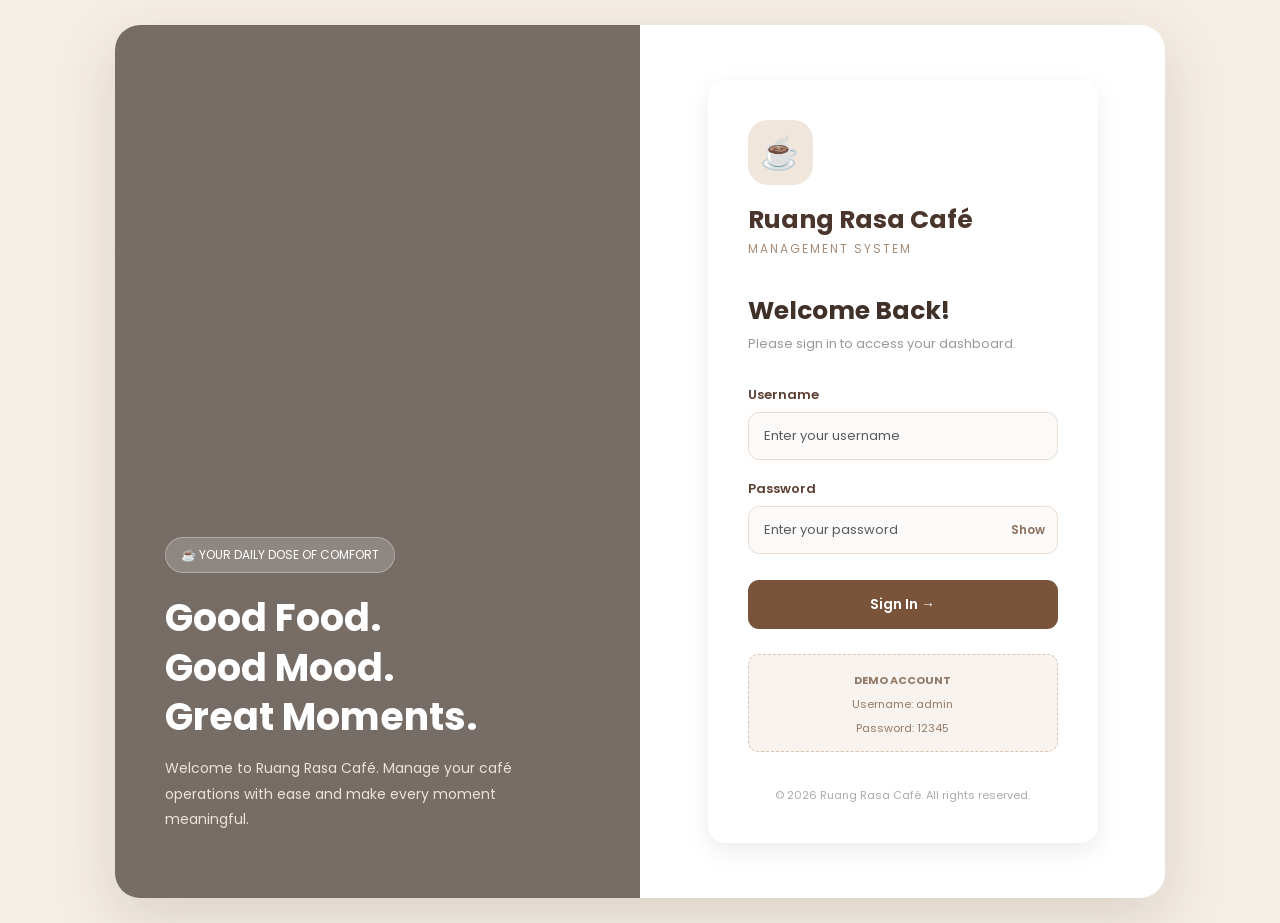
==== index.html @ 077ad56d "Initial commit" ====
<!DOCTYPE html>
<html lang="en">
<head>
    <meta charset="UTF-8">
    <meta name="viewport" content="width=device-width, initial-scale=1.0">

    <title>Ruang Rasa Café | Login</title>

    <link href="https://fonts.googleapis.com/css2?family=Poppins:wght@400;500;600;700;800&display=swap" rel="stylesheet">

    <link href="https://cdn.jsdelivr.net/npm/bootstrap@5.3.3/dist/css/bootstrap.min.css" rel="stylesheet">

    <link rel="stylesheet" href="css/style.css">

    <style>
        * {
            box-sizing: border-box;
        }

        body.login-page {
            margin: 0;
            min-height: 100vh;
            font-family: 'Poppins', sans-serif;
            background: #f5eee6;
            display: flex;
            align-items: center;
            justify-content: center;
            padding: 25px;
        }

        .login-wrapper {
            width: 100%;
            max-width: 1050px;
            min-height: 620px;
            display: grid;
            grid-template-columns: 1fr 1fr;
            background: white;
            border-radius: 25px;
            overflow: hidden;
            box-shadow: 0 20px 60px rgba(70, 45, 28, 0.15);
        }

        /* LEFT PANEL */

        .login-banner {
            position: relative;
            background:
                linear-gradient(rgba(45, 30, 20, 0.65), rgba(45, 30, 20, 0.65)),
                url("https://images.unsplash.com/photo-1442512595331-e89e73853f31?w=1200")
                center/cover;
            display: flex;
            align-items: flex-end;
            padding: 50px;
            color: white;
        }

        .banner-content {
            position: relative;
            z-index: 1;
        }

        .banner-label {
            display: inline-block;
            background: rgba(255,255,255,0.18);
            border: 1px solid rgba(255,255,255,0.3);
            padding: 8px 15px;
            border-radius: 30px;
            font-size: 12px;
            margin-bottom: 20px;
        }

        .banner-content h1 {
            font-size: 38px;
            font-weight: 700;
            line-height: 1.3;
            margin-bottom: 15px;
        }

        .banner-content p {
            color: #eee1d5;
            font-size: 14px;
            line-height: 1.8;
            max-width: 370px;
        }

        /* RIGHT PANEL */

        .login-panel {
            display: flex;
            align-items: center;
            justify-content: center;
            padding: 55px 45px;
        }

        .login-card {
            width: 100%;
            max-width: 390px;
        }

        .cafe-icon {
            width: 65px;
            height: 65px;
            background: #f1e6db;
            border-radius: 20px;
            display: flex;
            align-items: center;
            justify-content: center;
            font-size: 32px;
            margin-bottom: 20px;
        }

        .brand-name {
            color: #5c4033;
            font-size: 25px;
            font-weight: 800;
            margin-bottom: 5px;
        }

        .brand-subtitle {
            color: #a58c79;
            font-size: 12px;
            letter-spacing: 2px;
            text-transform: uppercase;
        }

        .welcome-title {
            color: #3f3028;
            font-weight: 700;
            font-size: 25px;
            margin-top: 38px;
        }

        .welcome-text {
            color: #999;
            font-size: 13px;
            margin-bottom: 28px;
        }

        .form-label {
            color: #5c4033;
            font-size: 13px;
            font-weight: 600;
        }

        .form-control {
            border: 1px solid #e9dfd5;
            border-radius: 11px;
            padding: 13px 15px;
            font-size: 13px;
            background: #fcfaf8;
        }

        .form-control:focus {
            border-color: #9b7658;
            box-shadow: 0 0 0 3px rgba(155, 118, 88, 0.12);
            background: white;
        }

        .password-wrapper {
            position: relative;
        }

        .password-wrapper .form-control {
            padding-right: 65px;
        }

        .toggle-password {
            position: absolute;
            right: 13px;
            top: 50%;
            transform: translateY(-50%);
            border: none;
            background: transparent;
            color: #8b705d;
            font-size: 12px;
            font-weight: 600;
            cursor: pointer;
        }

        .login-btn {
            background: #79543a;
            color: white;
            border: none;
            border-radius: 11px;
            padding: 14px;
            font-size: 14px;
            font-weight: 600;
            margin-top: 10px;
            transition: 0.3s;
        }

        .login-btn:hover {
            background: #5c4033;
            color: white;
            transform: translateY(-2px);
            box-shadow: 0 7px 18px rgba(92, 64, 51, 0.2);
        }

        .login-btn:disabled {
            background: #a58c79;
            cursor: not-allowed;
        }

        .error-message {
            color: #d9534f;
            background: #fff0ef;
            border-radius: 8px;
            padding: 9px 12px;
            font-size: 12px;
            display: none;
            margin-bottom: 12px;
        }

        .demo-box {
            background: #f8f3ee;
            border: 1px dashed #d8c4b2;
            border-radius: 10px;
            padding: 12px;
            margin-top: 25px;
            text-align: center;
        }

        .demo-box small {
            color: #947a66;
            font-size: 11px;
        }

        .login-footer {
            color: #aaa;
            font-size: 11px;
            margin-top: 35px;
            text-align: center;
        }

        @media (max-width: 768px) {

            .login-wrapper {
                grid-template-columns: 1fr;
                max-width: 450px;
            }

            .login-banner {
                min-height: 230px;
                padding: 30px;
            }

            .banner-content h1 {
                font-size: 27px;
            }

            .login-panel {
                padding: 40px 28px;
            }

            .welcome-title {
                margin-top: 25px;
            }
        }

        @media (max-width: 400px) {
            body.login-page {
                padding: 12px;
            }

            .login-panel {
                padding: 35px 20px;
            }
        }
    </style>
</head>

<body class="login-page">

    <div class="login-wrapper">

        <!-- LEFT BANNER -->
        <div class="login-banner">

            <div class="banner-content">

                <span class="banner-label">
                    ☕ YOUR DAILY DOSE OF COMFORT
                </span>

                <h1>
                    Good Food.<br>
                    Good Mood.<br>
                    Great Moments.
                </h1>

                <p>
                    Welcome to Ruang Rasa Café.
                    Manage your café operations with ease
                    and make every moment meaningful.
                </p>

            </div>

        </div>


        <!-- RIGHT LOGIN PANEL -->
        <div class="login-panel">

            <div class="login-card">

                <div class="cafe-icon">☕</div>

                <h2 class="brand-name">Ruang Rasa Café</h2>

                <p class="brand-subtitle">
                    Management System
                </p>


                <h3 class="welcome-title">Welcome Back!</h3>

                <p class="welcome-text">
                    Please sign in to access your dashboard.
                </p>


                <!-- LOGIN FORM -->
                <form id="loginForm">

                    <div class="mb-3">

                        <label for="username" class="form-label">
                            Username
                        </label>

                        <input
                            type="text"
                            id="username"
                            class="form-control"
                            placeholder="Enter your username"
                            autocomplete="username"
                            required
                        >

                    </div>


                    <div class="mb-3">

                        <label for="password" class="form-label">
                            Password
                        </label>

                        <div class="password-wrapper">

                            <input
                                type="password"
                                id="password"
                                class="form-control"
                                placeholder="Enter your password"
                                autocomplete="current-password"
                                required
                            >

                            <button
                                type="button"
                                class="toggle-password"
                                id="togglePassword"
                            >
                                Show
                            </button>

                        </div>

                    </div>


                    <p id="errorMessage" class="error-message">
                        Invalid username or password.
                    </p>


                    <button
                        type="submit"
                        class="btn login-btn w-100"
                        id="loginButton"
                    >
                        Sign In →
                    </button>

                </form>


                <!-- DEMO LOGIN -->
                <div class="demo-box">

                    <small>
                        <strong>DEMO ACCOUNT</strong><br>
                        Username: admin<br>
                        Password: 12345
                    </small>

                </div>


                <div class="login-footer">
                    © 2026 Ruang Rasa Café. All rights reserved.
                </div>

            </div>

        </div>

    </div>


    <!-- MAIN JAVASCRIPT -->
    <script src="js/script.js"></script>


    <!-- SHOW / HIDE PASSWORD -->
    <script>

        const passwordInput = document.getElementById("password");

        const togglePassword = document.getElementById("togglePassword");

        togglePassword.addEventListener("click", function() {

            if (passwordInput.type === "password") {

                passwordInput.type = "text";

                togglePassword.textContent = "Hide";

            } else {

                passwordInput.type = "password";

                togglePassword.textContent = "Show";

            }

        });

    </script>

</body>
</html>
---- css/style.css ----
* {
    margin: 0;
    padding: 0;
    box-sizing: border-box;
}

body {
    font-family: 'Poppins', sans-serif;
    background-color: #F5EFE6;
}

/* Login Page */
.login-page {
    min-height: 100vh;
    display: flex;
    justify-content: center;
    align-items: center;
    padding: 20px;
}

.login-container {
    width: 100%;
    max-width: 430px;
}

.login-card {
    background-color: #FFFFFF;
    padding: 40px;
    border-radius: 18px;
    box-shadow: 0 8px 25px rgba(0, 0, 0, 0.08);
}

.cafe-icon {
    font-size: 45px;
    margin-bottom: 10px;
}

.login-card h2 {
    color: #49352B;
    font-weight: 700;
}

.login-card h4 {
    color: #49352B;
    font-weight: 600;
}

.form-label {
    color: #49352B;
    font-weight: 500;
}

.form-control {
    padding: 12px;
    border-radius: 8px;
}

.form-control:focus {
    border-color: #B68B68;
    box-shadow: 0 0 0 0.2rem rgba(182, 139, 104, 0.2);
}

.login-btn {
    background-color: #49352B;
    color: white;
    padding: 12px;
    border-radius: 8px;
    font-weight: 600;
}

.login-btn:hover {
    background-color: #B68B68;
    color: white;
}

.error-message {
    color: #DC3545;
    font-size: 13px;
    margin-bottom: 10px;
}

/* DASHBOARD */

.dashboard-page {
    background-color: #F5EFE6;
    display: flex;
    min-height: 100vh;
}

/* Sidebar */
.sidebar {
    width: 250px;
    background-color: #49352B;
    color: white;
    padding: 30px 20px;
    min-height: 100vh;
    position: fixed;
}

.sidebar h3 {
    font-weight: 700;
    font-size: 23px;
}

.sidebar-subtitle {
    color: #D9C5B4;
    font-size: 12px;
    margin-bottom: 35px;
}

.sidebar a {
    display: block;
    color: #F5EFE6;
    text-decoration: none;
    padding: 13px;
    border-radius: 8px;
    margin-bottom: 10px;
}

.sidebar a:hover,
.sidebar a.active {
    background-color: #B68B68;
    color: white;
}

.sidebar .logout-link {
    margin-top: 50px;
}

/* Main Content */
.main-content {
    margin-left: 250px;
    padding: 35px;
    width: calc(100% - 250px);
}

.top-header {
    display: flex;
    justify-content: space-between;
    align-items: center;
    margin-bottom: 35px;
}

.top-header h2 {
    color: #49352B;
    font-weight: 700;
}

.top-header p {
    color: #888;
}

.admin-profile {
    background: white;
    padding: 10px 18px;
    border-radius: 10px;
}

/* Summary Cards */
.section-heading {
    color: #49352B;
    margin-bottom: 20px;
}

.summary-card {
    background: white;
    padding: 22px;
    border-radius: 14px;
    box-shadow: 0 4px 12px rgba(0,0,0,0.04);
    height: 100%;
}

.summary-card p {
    color: #777;
    margin-bottom: 10px;
}

.summary-card h3 {
    color: #49352B;
    font-weight: 700;
}

.summary-card span {
    color: #B68B68;
    font-size: 12px;
}

/* Chart and Table */
.chart-container,
.recent-orders {
    background: white;
    padding: 25px;
    border-radius: 14px;
}

.chart-container h4,
.recent-orders h4 {
    color: #49352B;
    font-weight: 600;
    margin-bottom: 20px;
}

.status-completed {
    color: #198754;
    background: #D1E7DD;
    padding: 5px 10px;
    border-radius: 20px;
    font-size: 12px;
}

.status-pending {
    color: #997404;
    background: #FFF3CD;
    padding: 5px 10px;
    border-radius: 20px;
    font-size: 12px;
}

footer {
    text-align: center;
    color: #888;
    font-size: 12px;
    margin-top: 40px;
}

/* Responsive Design */
@media (max-width: 768px) {
    .sidebar {
        width: 100%;
        min-height: auto;
        position: relative;
    }

    .dashboard-page {
        display: block;
    }

    .main-content {
        margin-left: 0;
        width: 100%;
        padding: 20px;
    }

    .top-header {
        align-items: flex-start;
        gap: 10px;
    }
}

/* MENU MANAGEMENT */

.menu-summary {
    display: flex;
    gap: 20px;
    flex-wrap: wrap;
}

.menu-summary > div {
    background: white;
    padding: 20px 25px;
    border-radius: 12px;
    min-width: 200px;
    flex: 1;
    box-shadow: 0 4px 12px rgba(0,0,0,0.04);
}

.menu-summary p {
    color: #777;
    margin-bottom: 8px;
}

.menu-summary h3 {
    color: #49352B;
    font-weight: 700;
}

.menu-section {
    background: white;
    padding: 25px;
    border-radius: 14px;
    box-shadow: 0 4px 12px rgba(0,0,0,0.04);
}

.menu-section h4 {
    color: #49352B;
    font-weight: 600;
    margin-bottom: 20px;
}

.add-menu-btn {
    background: #49352B;
    color: white;
    padding: 11px;
    font-weight: 600;
}

.add-menu-btn:hover {
    background: #B68B68;
    color: white;
}

.menu-heading {
    display: flex;
    justify-content: space-between;
    align-items: center;
    gap: 15px;
    margin-bottom: 15px;
}

.search-box {
    max-width: 250px;
}

.table thead th {
    background: #F5EFE6;
    color: #49352B;
    white-space: nowrap;
}

.edit-btn {
    background: #B68B68;
    color: white;
    border: none;
    padding: 6px 12px;
    border-radius: 6px;
}

.delete-btn {
    background: #DC3545;
    color: white;
    border: none;
    padding: 6px 12px;
    border-radius: 6px;
}

.edit-btn:hover,
.delete-btn:hover {
    opacity: 0.8;
}

@media (max-width: 768px) {
    .menu-heading {
        align-items: flex-start;
        flex-direction: column;
    }

    .search-box {
        max-width: 100%;
    }

    .menu-section {
        padding: 18px;
    }
}
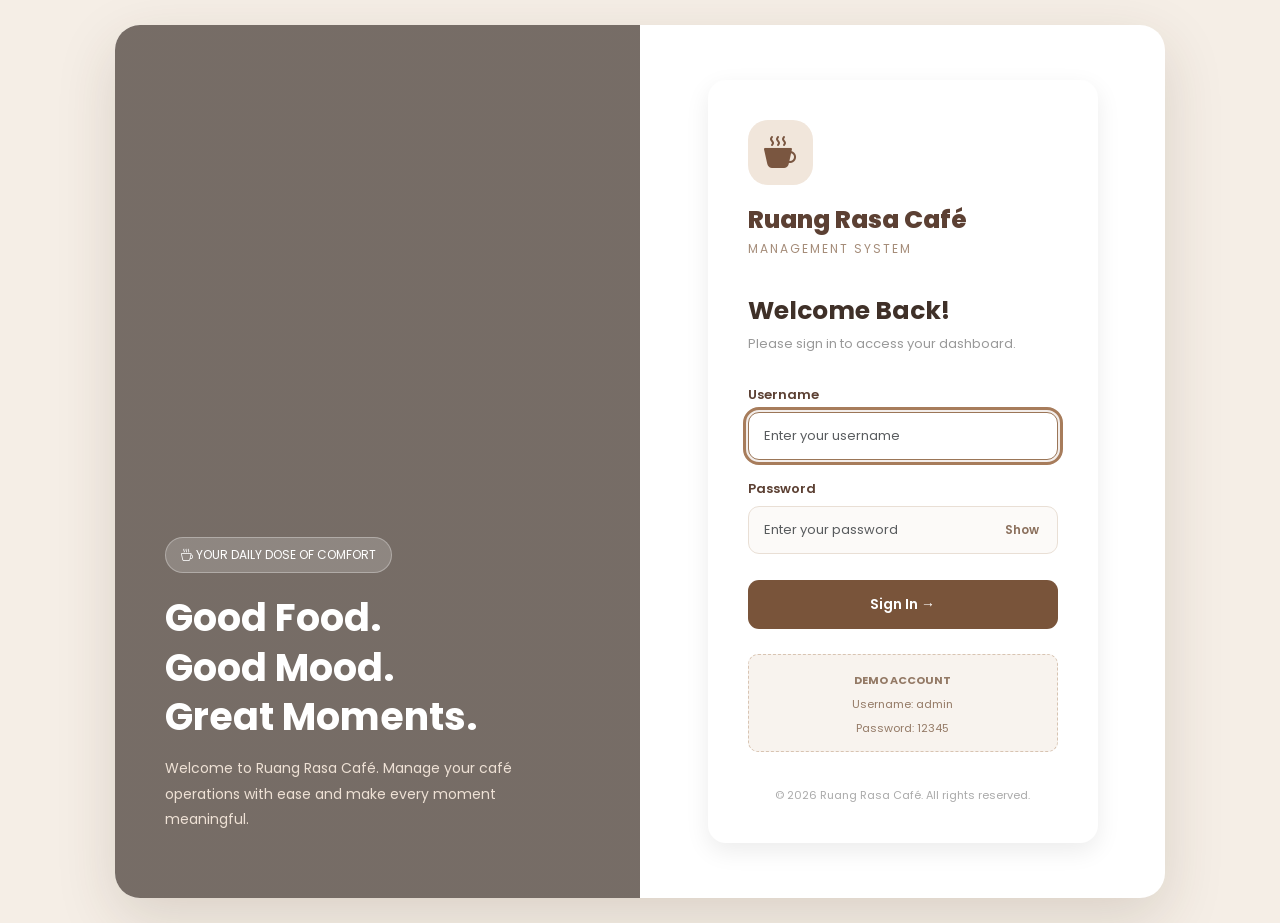
==== commit 68f12ddb: "update website UI" ====
--- a/index.html
+++ b/index.html
@@ -10,8 +10,12 @@
     <link href="https://fonts.googleapis.com/css2?family=Poppins:wght@400;500;600;700;800&display=swap" rel="stylesheet">
 
     <link href="https://cdn.jsdelivr.net/npm/bootstrap@5.3.3/dist/css/bootstrap.min.css" rel="stylesheet">
+    <link href="https://cdn.jsdelivr.net/npm/bootstrap-icons@1.11.3/font/bootstrap-icons.min.css" rel="stylesheet">
 
     <link rel="stylesheet" href="css/style.css">
+
+    <!-- Login session (redirects to dashboard if already logged in) -->
+    <script src="js/auth.js"></script>
 
     <style>
         * {
@@ -212,6 +216,15 @@
             margin-bottom: 12px;
         }
 
+        .error-message.shake {
+            animation: shake .35s ease;
+        }
+
+        @keyframes shake {
+            20%, 60% { transform: translateX(-6px); }
+            40%, 80% { transform: translateX(6px); }
+        }
+
         .demo-box {
             background: #f8f3ee;
             border: 1px dashed #d8c4b2;
@@ -280,7 +293,7 @@
             <div class="banner-content">
 
                 <span class="banner-label">
-                    ☕ YOUR DAILY DOSE OF COMFORT
+                    <i class="bi bi-cup-hot" aria-hidden="true"></i> YOUR DAILY DOSE OF COMFORT
                 </span>
 
                 <h1>
@@ -305,7 +318,7 @@
 
             <div class="login-card">
 
-                <div class="cafe-icon">☕</div>
+                <div class="cafe-icon"><i class="bi bi-cup-hot-fill" aria-hidden="true"></i></div>
 
                 <h2 class="brand-name">Ruang Rasa Café</h2>
 
@@ -411,8 +424,9 @@
     </div>
 
 
-    <!-- MAIN JAVASCRIPT -->
-    <script src="js/script.js"></script>
+    <!-- APP SCRIPTS -->
+    <script src="js/ui.js"></script>
+    <script src="js/login.js"></script>
 
 
     <!-- SHOW / HIDE PASSWORD -->
--- a/css/style.css
+++ b/css/style.css
@@ -1,34 +1,83 @@
+/* ======================================
+   RUANG RASA CAFE - SHARED STYLES
+   Every page loads this file. Page-specific
+   styles stay inside each page's <style>.
+   ====================================== */
+
+
+/* ======================================
+   1. DESIGN TOKENS (change colours here)
+   ====================================== */
+
+:root {
+    --brown-900: #49372d;   /* sidebar, headings */
+    --brown-700: #7a5640;   /* primary buttons */
+    --brown-500: #a77c5b;   /* active link, accents */
+    --brown-200: #eadfd5;   /* borders */
+    --cream-100: #f3e9df;   /* icon tiles, chips */
+    --cream-50:  #f8f5f0;   /* page background */
+    --white:     #ffffff;
+
+    --text:       #44372e;
+    --text-muted: #75665b;   /* 5.6:1 contrast on white (WCAG AA) */
+    --heading:    #49372d;   /* headings and strong text */
+    --accent-text: #7a5640;  /* brown text on light chips */
+
+    --pending-bg:   #fff0d6;  --pending-fg:   #a46b16;
+    --preparing-bg: #e7edff;  --preparing-fg: #4864ad;
+    --completed-bg: #e2f4e8;  --completed-fg: #378052;
+    --danger:       #c8504f;
+
+    --radius:    16px;
+    --radius-sm: 10px;
+    --shadow:    0 4px 18px rgba(70, 45, 30, .06);
+    --shadow-lg: 0 10px 30px rgba(70, 45, 30, .14);
+    --sidebar-width: 245px;
+}
+
+
+/* ======================================
+   2. BASE
+   ====================================== */
 
 * {
+    box-sizing: border-box;
+}
+
+body {
     margin: 0;
-    padding: 0;
-    box-sizing: border-box;
-}
-
-body {
     font-family: 'Poppins', sans-serif;
-    background-color: #F5EFE6;
-}
-
-/* Login Page */
-.login-page {
-    min-height: 100vh;
-    display: flex;
-    justify-content: center;
-    align-items: center;
-    padding: 20px;
-}
-
-.login-container {
-    width: 100%;
-    max-width: 430px;
-}
+    background: var(--cream-50);
+    color: var(--text);
+}
+
+.form-label {
+    color: var(--heading);
+    font-weight: 500;
+}
+
+.form-control,
+.form-select {
+    border-radius: var(--radius-sm);
+    border-color: #e5ddd5;
+}
+
+.form-control:focus,
+.form-select:focus {
+    border-color: var(--brown-500);
+    box-shadow: 0 0 0 .2rem rgba(167, 124, 91, .18);
+}
+
+
+/* ======================================
+   3. LOGIN PAGE
+   ====================================== */
 
 .login-card {
-    background-color: #FFFFFF;
+    background: var(--white);
     padding: 40px;
     border-radius: 18px;
-    box-shadow: 0 8px 25px rgba(0, 0, 0, 0.08);
+    box-shadow: 0 8px 25px rgba(0, 0, 0, .08);
 }
 
 .cafe-icon {
@@ -36,33 +85,8 @@
     margin-bottom: 10px;
 }
 
-.login-card h2 {
-    color: #49352B;
-    font-weight: 700;
-}
-
-.login-card h4 {
-    color: #49352B;
-    font-weight: 600;
-}
-
-.form-label {
-    color: #49352B;
-    font-weight: 500;
-}
-
-.form-control {
-    padding: 12px;
-    border-radius: 8px;
-}
-
-.form-control:focus {
-    border-color: #B68B68;
-    box-shadow: 0 0 0 0.2rem rgba(182, 139, 104, 0.2);
-}
-
 .login-btn {
-    background-color: #49352B;
+    background: var(--brown-900);
     color: white;
     padding: 12px;
     border-radius: 8px;
@@ -70,286 +94,1123 @@
 }
 
 .login-btn:hover {
-    background-color: #B68B68;
+    background: var(--brown-500);
     color: white;
 }
 
 .error-message {
-    color: #DC3545;
+    color: #dc3545;
     font-size: 13px;
     margin-bottom: 10px;
 }
 
-/* DASHBOARD */
-
-.dashboard-page {
-    background-color: #F5EFE6;
+
+/* ======================================
+   4. APP SHELL: LAYOUT + SIDEBAR
+   ====================================== */
+
+.layout {
     display: flex;
     min-height: 100vh;
 }
 
-/* Sidebar */
 .sidebar {
-    width: 250px;
-    background-color: #49352B;
-    color: white;
-    padding: 30px 20px;
-    min-height: 100vh;
+    width: var(--sidebar-width);
+    flex-shrink: 0;
+    background: var(--brown-900);
+    color: white;
+    padding: 28px 18px;
+    position: sticky;
+    top: 0;
+    height: 100vh;
+    overflow-y: auto;
+}
+
+.sidebar .brand {
+    font-size: 23px;
+    font-weight: 800;
+    margin-bottom: 3px;
+}
+
+.sidebar .brand-subtitle {
+    color: #d6c4b5;
+    font-size: 11px;
+    margin-bottom: 30px;
+}
+
+.sidebar .nav-label {
+    color: #bda99a;
+    font-size: 11px;
+    letter-spacing: 1.5px;
+    margin: 20px 12px 12px;
+}
+
+.sidebar a {
+    display: flex;
+    align-items: center;
+    gap: 10px;
+    text-decoration: none;
+    color: #e8ddd5;
+    padding: 12px 14px;
+    margin-bottom: 6px;
+    border-radius: var(--radius-sm);
+    font-size: 13px;
+    transition: background .2s, color .2s;
+}
+
+.sidebar a:hover {
+    background: rgba(255, 255, 255, .08);
+    color: white;
+}
+
+.sidebar a.active {
+    background: var(--brown-500);
+    color: white;
+    font-weight: 600;
+}
+
+/* Logged-in user card (above Logout) */
+.sidebar-user {
+    display: flex;
+    align-items: center;
+    gap: 10px;
+    padding: 10px 12px;
+    margin-bottom: 6px;
+    border-radius: var(--radius-sm);
+    background: rgba(255, 255, 255, .06);
+}
+
+.sidebar-avatar {
+    width: 34px;
+    height: 34px;
+    flex-shrink: 0;
+    border-radius: 50%;
+    background: var(--brown-500);
+    color: white;
+    font-weight: 700;
+    font-size: 14px;
+    display: flex;
+    align-items: center;
+    justify-content: center;
+}
+
+.sidebar-user strong {
+    display: block;
+    font-size: 13px;
+    line-height: 1.2;
+}
+
+.sidebar-user small {
+    color: #bda99a;
+    font-size: 11px;
+}
+
+.main-content {
+    flex: 1;
+    min-width: 0;
+    padding: 30px;
+}
+
+
+/* ======================================
+   5. SHARED PAGE PIECES
+   ====================================== */
+
+.page-header {
+    display: flex;
+    justify-content: space-between;
+    align-items: center;
+    flex-wrap: wrap;
+    gap: 15px;
+    margin-bottom: 25px;
+}
+
+.page-header h2 {
+    font-size: 24px;
+    font-weight: 700;
+    color: var(--heading);
+    margin: 0;
+}
+
+.page-header p {
+    color: var(--text-muted);
+    font-size: 13px;
+    margin: 4px 0 0;
+}
+
+.card-box {
+    background: var(--white);
+    border-radius: var(--radius);
+    padding: 22px;
+    box-shadow: var(--shadow);
+}
+
+/* Primary brand button, used on every page */
+.btn-brand,
+.btn-brown,
+.btn-add,
+.custom-btn {
+    background: var(--brown-700);
+    color: white;
+    border: none;
+    border-radius: var(--radius-sm);
+    padding: 10px 18px;
+    font-weight: 600;
+    transition: background .2s, transform .1s;
+}
+
+.btn-brand:hover,
+.btn-brown:hover,
+.btn-add:hover,
+.custom-btn:hover {
+    background: var(--brown-900);
+    color: white;
+}
+
+.btn-brand:active {
+    transform: scale(.98);
+}
+
+.btn-brand:disabled {
+    background: #cbbdb1;
+    color: white;
+    cursor: not-allowed;
+}
+
+/* Status badges (Pending / Preparing / Completed) */
+.status-badge {
+    display: inline-block;
+    padding: 5px 12px;
+    border-radius: 20px;
+    font-size: 11px;
+    font-weight: 600;
+}
+
+.status-pending,
+.status-badge.pending     { background: var(--pending-bg);   color: var(--pending-fg); }
+.status-preparing,
+.status-badge.preparing   { background: var(--preparing-bg); color: var(--preparing-fg); }
+.status-completed,
+.status-badge.completed   { background: var(--completed-bg); color: var(--completed-fg); }
+
+/* Empty state */
+.empty-state {
+    text-align: center;
+    color: var(--text-muted);
+    padding: 30px 15px;
+}
+
+.empty-state .empty-icon {
+    font-size: 34px;
+    display: block;
+    margin-bottom: 8px;
+}
+
+.empty-state p {
+    margin: 0;
+    font-size: 13px;
+}
+
+.empty-action {
+    display: inline-block;
+    margin-top: 12px;
+    padding: 7px 14px;
+    border-radius: 20px;
+    background: var(--cream-100);
+    color: var(--accent-text);
+    font-size: 12px;
+    font-weight: 600;
+    text-decoration: none;
+}
+
+.empty-action:hover {
+    background: var(--brown-700);
+    color: white;
+}
+
+.app-footer {
+    text-align: center;
+    color: var(--text-muted);
+    font-size: 11px;
+    margin-top: 30px;
+}
+
+
+/* ======================================
+   6. MODAL DIALOG (replaces alert/confirm/prompt)
+   ====================================== */
+
+.rr-modal-backdrop {
     position: fixed;
-}
-
-.sidebar h3 {
+    inset: 0;
+    background: rgba(40, 28, 20, .45);
+    display: flex;
+    align-items: center;
+    justify-content: center;
+    padding: 16px;
+    z-index: 9999;
+    animation: rrFade .2s ease;
+}
+
+.rr-modal {
+    background: var(--white);
+    border-radius: 18px;
+    width: 100%;
+    max-width: 440px;
+    max-height: calc(100vh - 32px);
+    overflow-y: auto;
+    box-shadow: var(--shadow-lg);
+    animation: rrPop .22s ease;
+}
+
+.rr-modal.wide {
+    max-width: 560px;
+}
+
+.rr-modal-header {
+    padding: 20px 22px 0;
+    display: flex;
+    align-items: flex-start;
+    gap: 14px;
+}
+
+.rr-modal-icon {
+    width: 42px;
+    height: 42px;
+    flex-shrink: 0;
+    border-radius: 12px;
+    display: flex;
+    align-items: center;
+    justify-content: center;
+    font-size: 20px;
+    background: var(--cream-100);
+}
+
+.rr-modal-icon.danger {
+    background: #fbe4e3;
+}
+
+.rr-modal-header h5 {
     font-weight: 700;
-    font-size: 23px;
-}
-
-.sidebar-subtitle {
-    color: #D9C5B4;
+    color: var(--heading);
+    margin: 0 0 4px;
+}
+
+.rr-modal-header p {
+    color: var(--text-muted);
+    font-size: 13px;
+    margin: 0;
+}
+
+.rr-modal-body {
+    padding: 18px 22px 0;
+}
+
+.rr-modal-footer {
+    padding: 20px 22px;
+    display: flex;
+    justify-content: flex-end;
+    gap: 10px;
+}
+
+.btn-ghost {
+    background: transparent;
+    border: 1px solid var(--brown-200);
+    color: var(--text);
+    border-radius: var(--radius-sm);
+    padding: 10px 18px;
+    font-weight: 500;
+}
+
+.btn-ghost:hover {
+    background: var(--cream-50);
+}
+
+.btn-danger-solid {
+    background: var(--danger);
+    color: white;
+    border: none;
+    border-radius: var(--radius-sm);
+    padding: 10px 18px;
+    font-weight: 600;
+}
+
+.btn-danger-solid:hover {
+    background: #a83f3e;
+    color: white;
+}
+
+.image-preview {
+    width: 100%;
+    height: 160px;
+    object-fit: cover;
+    border-radius: 12px;
+    background: var(--cream-100);
+}
+
+@keyframes rrFade { from { opacity: 0; } to { opacity: 1; } }
+@keyframes rrPop  { from { opacity: 0; transform: translateY(12px) scale(.98); } to { opacity: 1; transform: none; } }
+
+
+/* ======================================
+   7. ORDER PAGE: POS (menu grid + cart)
+   ====================================== */
+
+.pos-toolbar {
+    display: flex;
+    gap: 10px;
+    flex-wrap: wrap;
+    align-items: center;
+    margin-bottom: 14px;
+}
+
+.pos-toolbar .form-control {
+    max-width: 260px;
+}
+
+.chip-row {
+    display: flex;
+    gap: 8px;
+    overflow-x: auto;
+    padding-bottom: 4px;
+    margin-bottom: 18px;
+    scrollbar-width: thin;
+}
+
+.chip {
+    flex-shrink: 0;
+    border: 1px solid var(--brown-200);
+    background: var(--white);
+    color: var(--text);
+    border-radius: 20px;
+    padding: 7px 14px;
     font-size: 12px;
-    margin-bottom: 35px;
-}
-
-.sidebar a {
+    font-weight: 500;
+    transition: .2s;
+}
+
+.chip:hover {
+    border-color: var(--brown-500);
+}
+
+.chip.active {
+    background: var(--brown-900);
+    border-color: var(--brown-900);
+    color: white;
+}
+
+.chip .chip-count {
+    opacity: .65;
+    margin-left: 4px;
+}
+
+.pos-grid {
+    display: grid;
+    grid-template-columns: repeat(auto-fill, minmax(150px, 1fr));
+    gap: 14px;
+}
+
+.pos-item {
+    position: relative;
+    background: var(--white);
+    border: 2px solid transparent;
+    border-radius: 14px;
+    overflow: hidden;
+    padding: 0;
+    text-align: left;
+    box-shadow: var(--shadow);
+    transition: transform .15s, box-shadow .15s, border-color .15s;
+    cursor: pointer;
+}
+
+.pos-item:hover {
+    transform: translateY(-3px);
+    box-shadow: var(--shadow-lg);
+}
+
+.pos-item:focus-visible {
+    outline: none;
+    border-color: var(--brown-500);
+}
+
+.pos-item.in-cart {
+    border-color: var(--brown-500);
+}
+
+.pos-item img {
+    width: 100%;
+    height: 105px;
+    object-fit: cover;
     display: block;
-    color: #F5EFE6;
-    text-decoration: none;
-    padding: 13px;
-    border-radius: 8px;
-    margin-bottom: 10px;
-}
-
-.sidebar a:hover,
-.sidebar a.active {
-    background-color: #B68B68;
-    color: white;
-}
-
-.sidebar .logout-link {
-    margin-top: 50px;
-}
-
-/* Main Content */
-.main-content {
-    margin-left: 250px;
-    padding: 35px;
-    width: calc(100% - 250px);
-}
-
-.top-header {
+    background: var(--cream-100);
+}
+
+.pos-item-info {
+    padding: 10px 12px 12px;
+}
+
+.pos-item-name {
+    font-size: 13px;
+    font-weight: 600;
+    color: var(--heading);
+    line-height: 1.3;
+    min-height: 34px;
+}
+
+.pos-item-price {
+    font-size: 13px;
+    font-weight: 700;
+    color: var(--brown-500);
+    margin-top: 4px;
+}
+
+.pos-qty-badge {
+    position: absolute;
+    top: 8px;
+    right: 8px;
+    min-width: 26px;
+    height: 26px;
+    padding: 0 7px;
+    border-radius: 13px;
+    background: var(--brown-900);
+    color: white;
+    font-size: 12px;
+    font-weight: 700;
+    display: flex;
+    align-items: center;
+    justify-content: center;
+    box-shadow: 0 2px 6px rgba(0, 0, 0, .2);
+}
+
+.pos-added {
+    animation: posBump .3s ease;
+}
+
+@keyframes posBump {
+    50% { transform: scale(.96); }
+}
+
+/* Cart panel */
+.cart-panel {
+    position: sticky;
+    top: 20px;
+    display: flex;
+    flex-direction: column;
+    max-height: calc(100vh - 40px);
+}
+
+.cart-panel-header {
     display: flex;
     justify-content: space-between;
     align-items: center;
-    margin-bottom: 35px;
-}
-
-.top-header h2 {
-    color: #49352B;
+    margin-bottom: 14px;
+}
+
+.cart-panel-header h5 {
     font-weight: 700;
-}
-
-.top-header p {
-    color: #888;
-}
-
-.admin-profile {
-    background: white;
-    padding: 10px 18px;
+    margin: 0;
+    color: var(--heading);
+}
+
+.cart-count-pill {
+    background: var(--cream-100);
+    color: var(--accent-text);
+    font-size: 11px;
+    font-weight: 600;
+    padding: 4px 10px;
+    border-radius: 20px;
+}
+
+.cart-list {
+    flex: 1;
+    overflow-y: auto;
+    margin: 14px -6px;
+    padding: 0 6px;
+    min-height: 120px;
+}
+
+.cart-row {
+    display: flex;
+    align-items: center;
+    gap: 10px;
+    padding: 10px 0;
+    border-bottom: 1px dashed var(--brown-200);
+}
+
+.cart-row:last-child {
+    border-bottom: none;
+}
+
+.cart-row img {
+    width: 44px;
+    height: 44px;
     border-radius: 10px;
-}
-
-/* Summary Cards */
-.section-heading {
-    color: #49352B;
-    margin-bottom: 20px;
-}
-
-.summary-card {
-    background: white;
-    padding: 22px;
-    border-radius: 14px;
-    box-shadow: 0 4px 12px rgba(0,0,0,0.04);
-    height: 100%;
-}
-
-.summary-card p {
-    color: #777;
-    margin-bottom: 10px;
-}
-
-.summary-card h3 {
-    color: #49352B;
+    object-fit: cover;
+    flex-shrink: 0;
+    background: var(--cream-100);
+}
+
+.cart-row-info {
+    flex: 1;
+    min-width: 0;
+}
+
+.cart-row-name {
+    font-size: 13px;
+    font-weight: 600;
+    white-space: nowrap;
+    overflow: hidden;
+    text-overflow: ellipsis;
+}
+
+.cart-row-price {
+    font-size: 11px;
+    color: var(--text-muted);
+}
+
+.qty-stepper {
+    display: flex;
+    align-items: center;
+    border: 1px solid var(--brown-200);
+    border-radius: 20px;
+    overflow: hidden;
+}
+
+.qty-stepper button {
+    border: none;
+    background: transparent;
+    width: 28px;
+    height: 28px;
     font-weight: 700;
-}
-
-.summary-card span {
-    color: #B68B68;
+    color: var(--accent-text);
+}
+
+.qty-stepper button:hover {
+    background: var(--cream-100);
+}
+
+.qty-stepper span {
+    min-width: 22px;
+    text-align: center;
+    font-size: 13px;
+    font-weight: 600;
+}
+
+.cart-row-subtotal {
+    font-size: 13px;
+    font-weight: 700;
+    min-width: 62px;
+    text-align: right;
+}
+
+.cart-total-row {
+    display: flex;
+    justify-content: space-between;
+    align-items: baseline;
+    border-top: 2px solid var(--brown-200);
+    padding-top: 14px;
+    margin-bottom: 14px;
+}
+
+.cart-total-row span {
+    color: var(--text-muted);
+    font-size: 13px;
+}
+
+.cart-total {
+    font-size: 24px;
+    font-weight: 800;
+    color: var(--heading);
+}
+
+.link-btn {
+    background: none;
+    border: none;
+    padding: 0;
+    color: var(--text-muted);
     font-size: 12px;
-}
-
-/* Chart and Table */
-.chart-container,
-.recent-orders {
-    background: white;
-    padding: 25px;
-    border-radius: 14px;
-}
-
-.chart-container h4,
-.recent-orders h4 {
-    color: #49352B;
-    font-weight: 600;
-    margin-bottom: 20px;
-}
-
-.status-completed {
-    color: #198754;
-    background: #D1E7DD;
-    padding: 5px 10px;
+    text-decoration: underline;
+}
+
+.link-btn:hover {
+    color: var(--danger);
+}
+
+/* Mobile "view cart" bar */
+.mobile-cart-bar {
+    display: none;
+}
+
+/* Order list */
+.status-select {
+    border: none;
     border-radius: 20px;
     font-size: 12px;
-}
-
-.status-pending {
-    color: #997404;
-    background: #FFF3CD;
-    padding: 5px 10px;
-    border-radius: 20px;
+    font-weight: 600;
+    padding: 6px 30px 6px 12px;
+    min-width: 125px;
+    cursor: pointer;
+}
+
+.status-select.pending   { background-color: var(--pending-bg);   color: var(--pending-fg); }
+.status-select.preparing { background-color: var(--preparing-bg); color: var(--preparing-fg); }
+.status-select.completed { background-color: var(--completed-bg); color: var(--completed-fg); }
+
+
+/* ======================================
+   8. RESPONSIVE
+   ====================================== */
+
+@media (max-width: 991.98px) {
+    .cart-panel {
+        position: static;
+        max-height: none;
+    }
+
+    .cart-list {
+        max-height: none;
+    }
+
+    .mobile-cart-bar {
+        display: flex;
+        position: fixed;
+        left: 16px;
+        right: 16px;
+        bottom: 16px;
+        z-index: 50;
+        justify-content: space-between;
+        align-items: center;
+        background: var(--brown-900);
+        color: white;
+        border: none;
+        border-radius: 14px;
+        padding: 14px 18px;
+        font-weight: 600;
+        box-shadow: var(--shadow-lg);
+    }
+
+    .mobile-cart-bar.hidden {
+        display: none;
+    }
+
+    body.has-cart-bar .main-content {
+        padding-bottom: 90px;
+    }
+}
+
+/* Hidden on desktop; shown on phones below */
+.mobile-topbar,
+.sidebar-overlay {
+    display: none;
+}
+
+@media (max-width: 768px) {
+    .layout {
+        display: block;
+    }
+
+    /* Top bar with the hamburger button */
+    .mobile-topbar {
+        display: flex;
+        align-items: center;
+        gap: 12px;
+        position: sticky;
+        top: 0;
+        z-index: 900;
+        background: var(--brown-900);
+        color: white;
+        padding: 10px 16px;
+        box-shadow: 0 2px 10px rgba(0, 0, 0, .15);
+    }
+
+    .mobile-brand {
+        font-weight: 800;
+        font-size: 18px;
+    }
+
+    .menu-toggle {
+        width: 42px;
+        height: 42px;
+        border: none;
+        border-radius: var(--radius-sm);
+        background: rgba(255, 255, 255, .1);
+        display: flex;
+        flex-direction: column;
+        align-items: center;
+        justify-content: center;
+        gap: 5px;
+    }
+
+    .menu-toggle span {
+        display: block;
+        width: 20px;
+        height: 2px;
+        background: white;
+        border-radius: 2px;
+    }
+
+    /* Sidebar slides in from the left */
+    .sidebar {
+        position: fixed;
+        top: 0;
+        left: 0;
+        z-index: 1000;
+        width: 270px;
+        max-width: 85vw;
+        height: 100vh;
+        transform: translateX(-100%);
+        transition: transform .25s ease;
+        visibility: hidden;
+    }
+
+    .sidebar.open {
+        transform: translateX(0);
+        visibility: visible;
+        box-shadow: 8px 0 30px rgba(0, 0, 0, .3);
+    }
+
+    .sidebar-overlay {
+        display: block;
+        position: fixed;
+        inset: 0;
+        z-index: 950;
+        background: rgba(40, 28, 20, .5);
+        opacity: 0;
+        pointer-events: none;
+        transition: opacity .25s ease;
+    }
+
+    .sidebar-overlay.show {
+        opacity: 1;
+        pointer-events: auto;
+    }
+
+    /* Stop the page scrolling behind the open menu */
+    body.menu-open {
+        overflow: hidden;
+    }
+
+    .main-content {
+        padding: 20px 16px;
+    }
+
+    .page-header h2 {
+        font-size: 20px;
+    }
+
+    .pos-toolbar .form-control {
+        max-width: 100%;
+    }
+
+    .pos-grid {
+        grid-template-columns: repeat(auto-fill, minmax(130px, 1fr));
+        gap: 10px;
+    }
+
+    .rr-modal-footer {
+        flex-direction: column-reverse;
+    }
+
+    .rr-modal-footer button {
+        width: 100%;
+    }
+}
+
+
+/* ======================================
+   9. ACCESSIBILITY
+   ====================================== */
+
+/* "Skip to main content" link: hidden until a keyboard user presses Tab */
+.skip-link {
+    position: absolute;
+    left: 16px;
+    top: -60px;
+    z-index: 2000;
+    background: var(--brown-900);
+    color: white;
+    padding: 10px 16px;
+    border-radius: var(--radius-sm);
+    font-weight: 600;
+    text-decoration: none;
+    transition: top .2s;
+}
+
+.skip-link:focus {
+    top: 12px;
+    color: white;
+}
+
+.main-content:focus {
+    outline: none;
+}
+
+/* Clear focus ring for keyboard users on every clickable element */
+a:focus-visible,
+button:focus-visible,
+.chip:focus-visible,
+.form-control:focus-visible,
+.form-select:focus-visible {
+    outline: 3px solid var(--brown-500);
+    outline-offset: 2px;
+}
+
+.sidebar a:focus-visible,
+.menu-toggle:focus-visible {
+    outline-color: #f3d9c4;
+}
+
+/* Respect "reduce motion" setting in the operating system */
+@media (prefers-reduced-motion: reduce) {
+    *,
+    *::before,
+    *::after {
+        animation-duration: .01ms !important;
+        transition-duration: .01ms !important;
+        scroll-behavior: auto !important;
+    }
+}
+
+
+/* ======================================
+   10. ICONS (Bootstrap Icons)
+   ====================================== */
+
+.bi {
+    line-height: 1;
+}
+
+.sidebar a .bi,
+.sidebar-action .bi {
+    font-size: 16px;
+    width: 18px;
+    text-align: center;
+}
+
+.summary-icon .bi {
+    color: var(--accent-text);
+}
+
+.corner-icon {
+    color: var(--brown-500);
+    font-size: 17px;
+}
+
+.cafe-icon .bi {
+    color: var(--brown-700);
+}
+
+.custom-toast .toast-icon         { color: #4f8a5b; }
+.custom-toast.error .toast-icon   { color: #c8504f; }
+.custom-toast.info .toast-icon    { color: #4f78a8; }
+
+
+/* ======================================
+   11. SIDEBAR ACTION BUTTONS (dark mode, reset)
+   ====================================== */
+
+.sidebar-action {
+    display: flex;
+    align-items: center;
+    gap: 10px;
+    width: 100%;
+    background: transparent;
+    border: none;
+    color: #e8ddd5;
+    padding: 12px 14px;
+    margin-bottom: 6px;
+    border-radius: var(--radius-sm);
+    font-size: 13px;
+    text-align: left;
+    transition: background .2s, color .2s;
+}
+
+.sidebar-action:hover {
+    background: rgba(255, 255, 255, .08);
+    color: white;
+}
+
+.sidebar-action:focus-visible {
+    outline: 3px solid #f3d9c4;
+    outline-offset: 2px;
+}
+
+
+/* ======================================
+   12. DARK MODE
+   Most colours come from the tokens at the top, so dark mode
+   mostly just swaps those values. The rules after that cover
+   colours that pages still hard-code in their own <style>.
+   ====================================== */
+
+:root[data-theme="dark"] {
+    color-scheme: dark;
+
+    --brown-900: #2a201a;   /* sidebar */
+    --brown-700: #9a6f50;   /* buttons */
+    --brown-500: #b98b67;
+    --brown-200: #3e332b;   /* borders */
+    --cream-100: #3a2f27;   /* chips, icon tiles */
+    --cream-50:  #1a1512;   /* page background */
+    --white:     #26201b;   /* cards */
+
+    --text:        #ece2d8;
+    --text-muted:  #b5a596;
+    --heading:     #f5ebe1;
+    --accent-text: #e0b994;
+
+    --pending-bg:   #4a3a1c;  --pending-fg:   #f2c771;
+    --preparing-bg: #263352;  --preparing-fg: #a9bff5;
+    --completed-bg: #1f3d2a;  --completed-fg: #93d6a8;
+
+    --shadow:    0 4px 18px rgba(0, 0, 0, .35);
+    --shadow-lg: 0 10px 30px rgba(0, 0, 0, .5);
+
+    /* Bootstrap's own variables (inputs, tables, text-muted) */
+    --bs-body-bg: var(--cream-50);
+    --bs-body-color: var(--text);
+    --bs-border-color: var(--brown-200);
+    --bs-secondary-color: var(--text-muted);
+    --bs-tertiary-color: var(--text-muted);
+}
+
+/* Cards that pages colour white in their own styles */
+:root[data-theme="dark"] :is(
+    .summary-card, .section-card, .form-card, .report-box,
+    .menu-card, .admin-profile, .empty-menu, .card-box
+) {
+    background: var(--white);
+    border-color: var(--brown-200);
+}
+
+/* Headings and numbers that pages colour dark brown */
+:root[data-theme="dark"] .main-content :is(h1, h2, h3, h4, h5, h6, .page-title, .section-title) {
+    color: var(--heading);
+}
+
+:root[data-theme="dark"] :is(.summary-card h3, .price, .pos-item-price) {
+    color: var(--accent-text);
+}
+
+/* Small icon tiles and category chips */
+:root[data-theme="dark"] :is(.summary-icon, .profile-icon, .category, .category-count) {
+    background: var(--cream-100);
+    color: var(--accent-text);
+}
+
+/* Tables */
+:root[data-theme="dark"] .table {
+    --bs-table-bg: transparent;
+    --bs-table-color: var(--text);
+    --bs-table-hover-bg: rgba(255, 255, 255, .04);
+    --bs-table-hover-color: var(--text);
+    --bs-table-border-color: var(--brown-200);
+}
+
+:root[data-theme="dark"] .table thead th,
+:root[data-theme="dark"] .table th {
+    background: var(--cream-100);
+    color: var(--heading);
+}
+
+:root[data-theme="dark"] .table tbody td {
+    color: var(--text);
+}
+
+/* Inputs on the sales page */
+:root[data-theme="dark"] .filter-control {
+    background: var(--white);
+    color: var(--text);
+    border-color: var(--brown-200);
+}
+
+/* Status pills on the dashboard */
+:root[data-theme="dark"] .status.pending   { background: var(--pending-bg);   color: var(--pending-fg); }
+:root[data-theme="dark"] .status.preparing { background: var(--preparing-bg); color: var(--preparing-fg); }
+:root[data-theme="dark"] .status.completed { background: var(--completed-bg); color: var(--completed-fg); }
+
+/* Toast notifications */
+:root[data-theme="dark"] .custom-toast {
+    background: var(--white);
+    color: var(--text);
+}
+
+/* Grey "outline" buttons (Edit, Receipt) need lighter text */
+:root[data-theme="dark"] .btn-outline-secondary {
+    --bs-btn-color: var(--text);
+    --bs-btn-border-color: var(--brown-200);
+    --bs-btn-hover-bg: var(--cream-100);
+    --bs-btn-hover-color: var(--heading);
+}
+
+/* Active chip and input borders need more contrast on dark cards */
+:root[data-theme="dark"] .chip.active {
+    background: var(--brown-700);
+    border-color: var(--brown-700);
+}
+
+:root[data-theme="dark"] :is(.form-control, .form-select) {
+    border-color: var(--brown-200);
+    background-color: var(--cream-50);
+    color: var(--text);
+}
+
+
+/* ======================================
+   13. CHARTS (donut centre label + legend)
+   ====================================== */
+
+.donut-wrap {
+    position: relative;
+    height: 220px;
+}
+
+.donut-center {
+    position: absolute;
+    inset: 0;
+    display: flex;
+    flex-direction: column;
+    align-items: center;
+    justify-content: center;
+    pointer-events: none;
+}
+
+.donut-center strong {
+    font-size: 30px;
+    font-weight: 800;
+    line-height: 1;
+    color: var(--heading);
+}
+
+.donut-center span {
+    font-size: 11px;
+    color: var(--text-muted);
+    margin-top: 4px;
+}
+
+.donut-legend {
+    display: flex;
+    justify-content: center;
+    flex-wrap: wrap;
+    gap: 8px 16px;
+    margin-top: 16px;
     font-size: 12px;
-}
-
-footer {
-    text-align: center;
-    color: #888;
-    font-size: 12px;
-    margin-top: 40px;
-}
-
-/* Responsive Design */
-@media (max-width: 768px) {
-    .sidebar {
-        width: 100%;
-        min-height: auto;
-        position: relative;
-    }
-
-    .dashboard-page {
-        display: block;
-    }
-
-    .main-content {
-        margin-left: 0;
-        width: 100%;
-        padding: 20px;
-    }
-
-    .top-header {
-        align-items: flex-start;
-        gap: 10px;
-    }
-}
-
-/* MENU MANAGEMENT */
-
-.menu-summary {
-    display: flex;
-    gap: 20px;
-    flex-wrap: wrap;
-}
-
-.menu-summary > div {
-    background: white;
-    padding: 20px 25px;
-    border-radius: 12px;
-    min-width: 200px;
-    flex: 1;
-    box-shadow: 0 4px 12px rgba(0,0,0,0.04);
-}
-
-.menu-summary p {
-    color: #777;
-    margin-bottom: 8px;
-}
-
-.menu-summary h3 {
-    color: #49352B;
-    font-weight: 700;
-}
-
-.menu-section {
-    background: white;
-    padding: 25px;
-    border-radius: 14px;
-    box-shadow: 0 4px 12px rgba(0,0,0,0.04);
-}
-
-.menu-section h4 {
-    color: #49352B;
-    font-weight: 600;
-    margin-bottom: 20px;
-}
-
-.add-menu-btn {
-    background: #49352B;
-    color: white;
-    padding: 11px;
-    font-weight: 600;
-}
-
-.add-menu-btn:hover {
-    background: #B68B68;
-    color: white;
-}
-
-.menu-heading {
-    display: flex;
-    justify-content: space-between;
-    align-items: center;
-    gap: 15px;
-    margin-bottom: 15px;
-}
-
-.search-box {
-    max-width: 250px;
-}
-
-.table thead th {
-    background: #F5EFE6;
-    color: #49352B;
-    white-space: nowrap;
-}
-
-.edit-btn {
-    background: #B68B68;
-    color: white;
-    border: none;
-    padding: 6px 12px;
-    border-radius: 6px;
-}
-
-.delete-btn {
-    background: #DC3545;
-    color: white;
-    border: none;
-    padding: 6px 12px;
-    border-radius: 6px;
-}
-
-.edit-btn:hover,
-.delete-btn:hover {
-    opacity: 0.8;
-}
-
-@media (max-width: 768px) {
-    .menu-heading {
-        align-items: flex-start;
-        flex-direction: column;
-    }
-
-    .search-box {
-        max-width: 100%;
-    }
-
-    .menu-section {
-        padding: 18px;
-    }
-}
+    color: var(--text);
+}
+
+.donut-legend span {
+    display: inline-flex;
+    align-items: center;
+    gap: 6px;
+}
+
+.donut-legend i {
+    width: 10px;
+    height: 10px;
+    border-radius: 50%;
+    display: inline-block;
+}
+
+.donut-legend b {
+    color: var(--heading);
+}
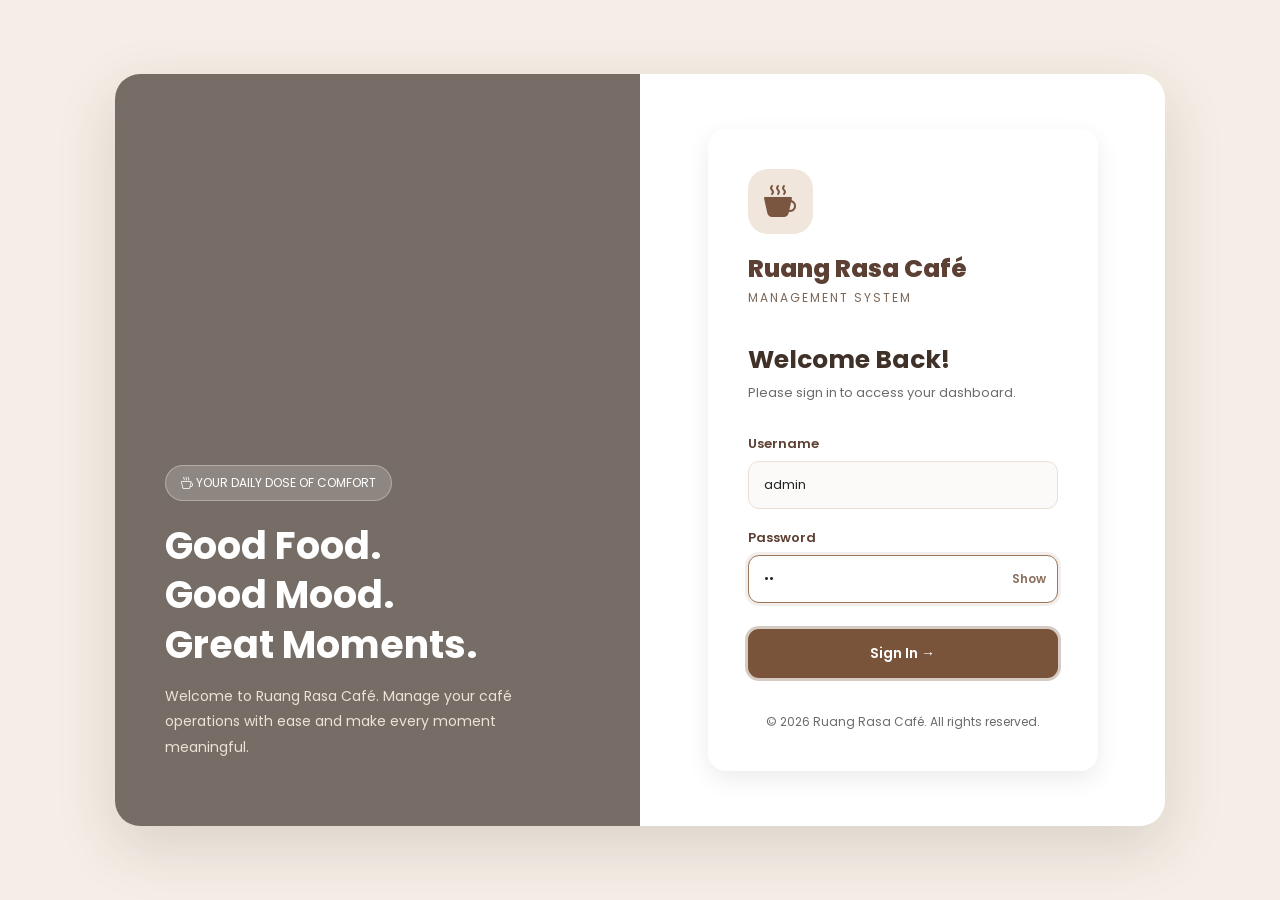
==== commit 496116f3: "update website" ====
--- a/index.html
+++ b/index.html
@@ -122,7 +122,7 @@
         }
 
         .brand-subtitle {
-            color: #a58c79;
+            color: #7d6656;
             font-size: 12px;
             letter-spacing: 2px;
             text-transform: uppercase;
@@ -136,7 +136,7 @@
         }
 
         .welcome-text {
-            color: #999;
+            color: #6b6b6b;
             font-size: 13px;
             margin-bottom: 28px;
         }
@@ -161,6 +161,13 @@
             background: white;
         }
 
+        /* The field the demo auto-fill is typing into */
+        .form-control.is-typing {
+            border-color: #9b7658;
+            box-shadow: 0 0 0 3px rgba(155, 118, 88, 0.12);
+            background: white;
+        }
+
         .password-wrapper {
             position: relative;
         }
@@ -171,9 +178,12 @@
 
         .toggle-password {
             position: absolute;
-            right: 13px;
+            right: 4px;
             top: 50%;
             transform: translateY(-50%);
+            min-width: 48px;
+            min-height: 44px;
+            padding: 0 8px;
             border: none;
             background: transparent;
             color: #8b705d;
@@ -201,6 +211,15 @@
             box-shadow: 0 7px 18px rgba(92, 64, 51, 0.2);
         }
 
+        /* Bootstrap's focus style would clear the background,
+           so keep it brown and add a visible focus ring */
+        .login-btn:focus,
+        .login-btn:focus-visible {
+            background: #79543a;
+            color: white;
+            box-shadow: 0 0 0 3px rgba(121, 84, 58, 0.3);
+        }
+
         .login-btn:disabled {
             background: #a58c79;
             cursor: not-allowed;
@@ -225,23 +244,9 @@
             40%, 80% { transform: translateX(6px); }
         }
 
-        .demo-box {
-            background: #f8f3ee;
-            border: 1px dashed #d8c4b2;
-            border-radius: 10px;
-            padding: 12px;
-            margin-top: 25px;
-            text-align: center;
-        }
-
-        .demo-box small {
-            color: #947a66;
-            font-size: 11px;
-        }
-
         .login-footer {
-            color: #aaa;
-            font-size: 11px;
+            color: #6b6b6b;
+            font-size: 12px;
             margin-top: 35px;
             text-align: center;
         }
@@ -401,17 +406,6 @@
                 </form>
 
 
-                <!-- DEMO LOGIN -->
-                <div class="demo-box">
-
-                    <small>
-                        <strong>DEMO ACCOUNT</strong><br>
-                        Username: admin<br>
-                        Password: 12345
-                    </small>
-
-                </div>
-
 
                 <div class="login-footer">
                     © 2026 Ruang Rasa Café. All rights reserved.
--- a/css/style.css
+++ b/css/style.css
@@ -22,11 +22,13 @@
     --text-muted: #75665b;   /* 5.6:1 contrast on white (WCAG AA) */
     --heading:    #49372d;   /* headings and strong text */
     --accent-text: #7a5640;  /* brown text on light chips */
-
-    --pending-bg:   #fff0d6;  --pending-fg:   #a46b16;
+    --price-text:  #8d6243;  /* prices on white (5.3:1) */
+    --active-bg:   #8f6749;  /* selected nav item, avatar: white text 5:1 */
+
+    --pending-bg:   #fff0d6;  --pending-fg:   #8a5a10;
     --preparing-bg: #e7edff;  --preparing-fg: #4864ad;
-    --completed-bg: #e2f4e8;  --completed-fg: #378052;
-    --danger:       #c8504f;
+    --completed-bg: #e2f4e8;  --completed-fg: #2f6d46;
+    --danger:       #b5403f;
 
     --radius:    16px;
     --radius-sm: 10px;
@@ -134,13 +136,13 @@
 
 .sidebar .brand-subtitle {
     color: #d6c4b5;
-    font-size: 11px;
+    font-size: 12px;
     margin-bottom: 30px;
 }
 
 .sidebar .nav-label {
-    color: #bda99a;
-    font-size: 11px;
+    color: #d9c9bb;
+    font-size: 12px;
     letter-spacing: 1.5px;
     margin: 20px 12px 12px;
 }
@@ -164,7 +166,7 @@
 }
 
 .sidebar a.active {
-    background: var(--brown-500);
+    background: var(--active-bg);
     color: white;
     font-weight: 600;
 }
@@ -185,7 +187,7 @@
     height: 34px;
     flex-shrink: 0;
     border-radius: 50%;
-    background: var(--brown-500);
+    background: var(--active-bg);
     color: white;
     font-weight: 700;
     font-size: 14px;
@@ -201,8 +203,8 @@
 }
 
 .sidebar-user small {
-    color: #bda99a;
-    font-size: 11px;
+    color: #d9c9bb;
+    font-size: 12px;
 }
 
 .main-content {
@@ -282,7 +284,7 @@
     display: inline-block;
     padding: 5px 12px;
     border-radius: 20px;
-    font-size: 11px;
+    font-size: 12px;
     font-weight: 600;
 }
 
@@ -331,7 +333,7 @@
 .app-footer {
     text-align: center;
     color: var(--text-muted);
-    font-size: 11px;
+    font-size: 12px;
     margin-top: 30px;
 }
 
@@ -500,7 +502,7 @@
 }
 
 .chip .chip-count {
-    opacity: .65;
+    opacity: .85;
     margin-left: 4px;
 }
 
@@ -560,7 +562,7 @@
 .pos-item-price {
     font-size: 13px;
     font-weight: 700;
-    color: var(--brown-500);
+    color: var(--price-text);
     margin-top: 4px;
 }
 
@@ -615,7 +617,7 @@
 .cart-count-pill {
     background: var(--cream-100);
     color: var(--accent-text);
-    font-size: 11px;
+    font-size: 12px;
     font-weight: 600;
     padding: 4px 10px;
     border-radius: 20px;
@@ -664,7 +666,7 @@
 }
 
 .cart-row-price {
-    font-size: 11px;
+    font-size: 12px;
     color: var(--text-muted);
 }
 
@@ -726,7 +728,8 @@
 .link-btn {
     background: none;
     border: none;
-    padding: 0;
+    padding: 0 4px;
+    min-height: 32px;
     color: var(--text-muted);
     font-size: 12px;
     text-decoration: underline;
@@ -829,8 +832,8 @@
     }
 
     .menu-toggle {
-        width: 42px;
-        height: 42px;
+        width: 44px;
+        height: 44px;
         border: none;
         border-radius: var(--radius-sm);
         background: rgba(255, 255, 255, .1);
@@ -1047,7 +1050,7 @@
     color-scheme: dark;
 
     --brown-900: #2a201a;   /* sidebar */
-    --brown-700: #9a6f50;   /* buttons */
+    --brown-700: #8f6749;   /* buttons */
     --brown-500: #b98b67;
     --brown-200: #3e332b;   /* borders */
     --cream-100: #3a2f27;   /* chips, icon tiles */
@@ -1160,6 +1163,17 @@
    13. CHARTS (donut centre label + legend)
    ====================================== */
 
+/* Month picker above the donut */
+.donut-month {
+    display: flex;
+    justify-content: flex-end;
+    margin-bottom: 8px;
+}
+
+.donut-month .form-select {
+    width: auto;
+}
+
 .donut-wrap {
     position: relative;
     height: 220px;
@@ -1183,7 +1197,7 @@
 }
 
 .donut-center span {
-    font-size: 11px;
+    font-size: 12px;
     color: var(--text-muted);
     margin-top: 4px;
 }
@@ -1214,3 +1228,904 @@
 .donut-legend b {
     color: var(--heading);
 }
+
+
+/* ======================================
+   13. KITCHEN DISPLAY (kitchen.html)
+   Big, high-contrast tickets that can be read from a distance.
+   ====================================== */
+
+.kds-toolbar {
+    display: flex;
+    align-items: center;
+    gap: 10px;
+    flex-wrap: wrap;
+}
+
+.kds-clock {
+    font-size: 22px;
+    font-weight: 700;
+    color: var(--heading);
+    font-variant-numeric: tabular-nums;
+    margin-right: 6px;
+}
+
+.kds-board {
+    display: grid;
+    grid-template-columns: minmax(0, 1fr) minmax(0, 1fr);
+    gap: 20px;
+    align-items: start;
+}
+
+.kds-column {
+    background: var(--cream-100);
+    border-radius: var(--radius);
+    padding: 16px;
+    border-top: 5px solid var(--brown-200);
+    min-height: 260px;
+}
+
+.kds-column.pending   { border-top-color: var(--pending-fg); }
+.kds-column.preparing { border-top-color: var(--preparing-fg); }
+
+.kds-column-title {
+    display: flex;
+    align-items: center;
+    gap: 8px;
+    font-size: 16px;
+    font-weight: 700;
+    color: var(--heading);
+    margin: 0 0 14px;
+}
+
+.kds-count {
+    margin-left: auto;
+    min-width: 30px;
+    text-align: center;
+    padding: 2px 10px;
+    border-radius: 20px;
+    background: var(--white);
+    font-size: 14px;
+}
+
+.kds-list {
+    display: grid;
+    grid-template-columns: repeat(auto-fill, minmax(220px, 1fr));
+    gap: 14px;
+}
+
+.kds-ticket {
+    background: var(--white);
+    border-radius: var(--radius-sm);
+    box-shadow: var(--shadow);
+    padding: 14px;
+    border: 2px solid transparent;
+    display: flex;
+    flex-direction: column;
+    gap: 12px;
+}
+
+.kds-ticket-head {
+    display: flex;
+    justify-content: space-between;
+    align-items: flex-start;
+    gap: 8px;
+}
+
+.kds-order-no {
+    display: block;
+    font-size: 12px;
+    font-weight: 600;
+    color: var(--text-muted);
+    letter-spacing: .5px;
+}
+
+.kds-customer {
+    font-size: 17px;
+    color: var(--heading);
+}
+
+.kds-timer {
+    display: inline-flex;
+    align-items: center;
+    gap: 5px;
+    white-space: nowrap;
+    font-size: 12px;
+    font-weight: 600;
+    padding: 4px 10px;
+    border-radius: 20px;
+    background: var(--cream-100);
+    color: var(--text);
+}
+
+.kds-items {
+    list-style: none;
+    padding: 0;
+    margin: 0;
+    font-size: 15px;
+    flex-grow: 1;
+}
+
+.kds-items li {
+    padding: 5px 0;
+    border-bottom: 1px dashed var(--brown-200);
+}
+
+.kds-items li:last-child {
+    border-bottom: none;
+}
+
+.kds-qty {
+    display: inline-block;
+    min-width: 30px;
+    font-weight: 700;
+    color: var(--accent-text);
+}
+
+/* Waiting longer than 10 minutes */
+.kds-ticket.late {
+    border-color: var(--danger);
+}
+
+.kds-ticket.late .kds-timer {
+    background: var(--danger);
+    color: white;
+}
+
+/* Just arrived from another tab */
+.kds-ticket.is-new {
+    animation: kds-arrive 1.6s ease-out;
+}
+
+@keyframes kds-arrive {
+    0%   { transform: scale(.94); box-shadow: 0 0 0 0 rgba(167, 124, 91, .7); }
+    40%  { transform: scale(1);   box-shadow: 0 0 0 10px rgba(167, 124, 91, 0); }
+    100% { box-shadow: var(--shadow); }
+}
+
+.kds-column .empty-state {
+    grid-column: 1 / -1;
+}
+
+.kds-done {
+    margin-top: 20px;
+    background: var(--white);
+    border-radius: var(--radius);
+    padding: 16px;
+    box-shadow: var(--shadow);
+}
+
+.kds-done-list {
+    display: grid;
+    grid-template-columns: repeat(auto-fill, minmax(230px, 1fr));
+    gap: 10px;
+}
+
+.kds-done-item {
+    display: flex;
+    justify-content: space-between;
+    align-items: center;
+    gap: 8px;
+    padding: 8px 12px;
+    border-radius: var(--radius-sm);
+    background: var(--completed-bg);
+    color: var(--completed-fg);
+    font-size: 13px;
+}
+
+/* Full screen: hide the sidebar so the tickets get the whole screen */
+.kds-fullscreen .sidebar,
+.kds-fullscreen .mobile-topbar {
+    display: none;
+}
+
+.kds-fullscreen .main-content {
+    margin-left: 0;
+}
+
+@media (max-width: 991.98px) {
+    .kds-board {
+        grid-template-columns: minmax(0, 1fr);
+    }
+
+    .kds-list {
+        grid-template-columns: minmax(0, 1fr);
+    }
+}
+
+
+/* ======================================
+   14. SOLD OUT DISHES
+   Set in Menu Management, shown on the menu and order pages.
+   ====================================== */
+
+.sold-out-badge {
+    position: absolute;
+    top: 50%;
+    left: 50%;
+    transform: translate(-50%, -50%) rotate(-6deg);
+    z-index: 1;
+    padding: 5px 14px;
+    border-radius: 8px;
+    background: var(--danger);
+    color: white;
+    font-size: 12px;
+    font-weight: 700;
+    letter-spacing: .5px;
+    text-transform: uppercase;
+    white-space: nowrap;
+    box-shadow: 0 4px 12px rgba(0, 0, 0, .2);
+    pointer-events: none;
+}
+
+/* Order page: card can't be tapped */
+.pos-item.sold-out {
+    cursor: not-allowed;
+    box-shadow: none;
+}
+
+.pos-item.sold-out:hover {
+    transform: none;
+    box-shadow: none;
+}
+
+.pos-item.sold-out img {
+    filter: grayscale(1);
+    opacity: .5;
+}
+
+.pos-item.sold-out .pos-item-info {
+    opacity: .6;
+}
+
+.pos-item.sold-out .pos-item-price {
+    text-decoration: line-through;
+}
+
+/* Cart line for a dish that sold out after it was added */
+.cart-sold-out {
+    color: var(--danger);
+    font-size: 12px;
+    font-weight: 600;
+}
+
+
+/* ======================================
+   15. CHANGING A PLACED ORDER
+   Edit banner + read-only list on the order page,
+   NEW / Updated marks on the kitchen screen.
+   ====================================== */
+
+.cart-panel.is-editing {
+    outline: 2px solid var(--preparing-fg);
+    outline-offset: -2px;
+}
+
+.edit-banner {
+    display: flex;
+    align-items: center;
+    gap: 8px;
+    margin: -6px -6px 14px;
+    padding: 10px 12px;
+    border-radius: var(--radius-sm);
+    background: var(--preparing-bg);
+    color: var(--preparing-fg);
+    font-size: 13px;
+}
+
+.edit-banner[hidden],
+.locked-items[hidden] {
+    display: none;
+}
+
+.edit-banner .link-btn {
+    color: inherit;
+    font-weight: 600;
+}
+
+.locked-items {
+    margin-top: 14px;
+    padding: 10px 12px;
+    border-radius: var(--radius-sm);
+    background: var(--cream-100);
+    font-size: 12px;
+    color: var(--text-muted);
+}
+
+.locked-items .locked-title {
+    display: flex;
+    justify-content: space-between;
+    font-weight: 600;
+    color: var(--text);
+    margin-bottom: 4px;
+}
+
+.locked-items ul {
+    margin: 0 0 4px;
+    padding-left: 18px;
+}
+
+/* Order list */
+.added-tag {
+    font-size: 12px;
+    font-weight: 600;
+    padding: 1px 7px;
+    border-radius: 10px;
+    background: var(--preparing-bg);
+    color: var(--preparing-fg);
+}
+
+.table tbody tr.row-editing td {
+    background: var(--preparing-bg);
+}
+
+/* "View All Orders" lands on the list, not the top of the page */
+#orderList {
+    scroll-margin-top: 16px;
+}
+
+/* Dashboard: recent order rows open that order */
+.table tbody tr.row-link {
+    cursor: pointer;
+}
+
+.row-link-anchor {
+    color: inherit;
+    font-weight: 700;
+    text-decoration: none;
+}
+
+.row-link-anchor:hover,
+tr.row-link:hover .row-link-anchor {
+    color: var(--accent-text);
+    text-decoration: underline;
+}
+
+/* Orders page: the order opened from the dashboard flashes twice */
+.table tbody tr.row-flash td,
+.table-stack tbody tr.row-flash {
+    animation: rowFlash 1.6s ease-in-out 2;
+}
+
+@keyframes rowFlash {
+    /* no 0%/100%: starts and ends on the row's own colour */
+    40%      { background-color: var(--pending-bg); }
+}
+
+/* Kitchen ticket */
+.kds-items li.kds-added {
+    background: var(--pending-bg);
+    margin: 0 -8px;
+    padding-left: 8px;
+    padding-right: 8px;
+    border-radius: 6px;
+}
+
+.kds-new-tag {
+    margin-left: 4px;
+    font-size: 12px;
+    font-weight: 700;
+    text-transform: uppercase;
+    padding: 1px 7px;
+    border-radius: 10px;
+    background: var(--danger);
+    color: white;
+    vertical-align: middle;
+}
+
+.kds-updated {
+    display: inline-flex;
+    align-items: center;
+    gap: 3px;
+    margin-left: 6px;
+    font-size: 12px;
+    font-weight: 600;
+    padding: 2px 8px;
+    border-radius: 10px;
+    background: var(--preparing-bg);
+    color: var(--preparing-fg);
+    vertical-align: middle;
+}
+
+
+/* ======================================
+   16. PAYMENT
+   Method buttons, cash + change in the cart,
+   "paid by" tag in order tables.
+   ====================================== */
+
+.payment-box {
+    margin-bottom: 14px;
+}
+
+.payment-box[hidden],
+.cash-fields[hidden],
+.refund-note[hidden] {
+    display: none;
+}
+
+.payment-box legend {
+    float: none;
+    width: auto;
+    margin-bottom: 6px;
+}
+
+/* Three equal buttons; the real radio stays for keyboard + screen readers */
+.pay-methods {
+    display: grid;
+    grid-template-columns: repeat(3, minmax(0, 1fr));
+    gap: 6px;
+}
+
+.pay-method {
+    position: relative;
+    margin: 0;
+}
+
+.pay-method input {
+    position: absolute;
+    opacity: 0;
+    inset: 0;
+    cursor: pointer;
+}
+
+.pay-method span {
+    display: flex;
+    flex-direction: column;
+    align-items: center;
+    gap: 2px;
+    padding: 8px 4px;
+    border: 1px solid var(--brown-200);
+    border-radius: var(--radius-sm);
+    background: var(--white);
+    font-size: 12px;
+    font-weight: 600;
+    text-align: center;
+    line-height: 1.2;
+    transition: .2s;
+}
+
+.pay-method span .bi {
+    font-size: 18px;
+}
+
+.pay-method:hover span {
+    border-color: var(--brown-500);
+}
+
+.pay-method input:checked + span {
+    background: var(--brown-900);
+    border-color: var(--brown-900);
+    color: white;
+}
+
+:root[data-theme="dark"] .pay-method input:checked + span {
+    background: var(--brown-700);
+    border-color: var(--brown-700);
+}
+
+.pay-method input:focus-visible + span {
+    outline: 3px solid var(--brown-500);
+    outline-offset: 2px;
+}
+
+.cash-fields {
+    margin-top: 12px;
+}
+
+/* Export pop-up on the Sales page (reuses the .pay-method buttons) */
+#exportForm legend {
+    float: none;
+    width: auto;
+    margin-bottom: 6px;
+    font-size: 1rem;   /* Bootstrap makes legends 1.5rem */
+}
+
+#exportCustom[hidden],
+#exportFilterRow[hidden] {
+    display: none;
+}
+
+.export-hint {
+    margin: 8px 0 0;
+    font-size: 13px;
+    color: var(--text-muted);
+    line-height: 1.45;
+}
+
+.export-preview {
+    display: flex;
+    align-items: center;
+    gap: 10px;
+    padding: 12px 14px;
+    border-radius: var(--radius-sm);
+    background: var(--completed-bg);
+    color: var(--completed-fg);
+    font-size: 14px;
+}
+
+.export-preview .bi {
+    font-size: 20px;
+    flex-shrink: 0;
+}
+
+.export-preview.is-empty {
+    background: var(--cream-100);
+    color: var(--text-muted);
+}
+
+.cash-quick {
+    display: flex;
+    flex-wrap: wrap;
+    gap: 6px;
+    margin-top: 8px;
+}
+
+.cash-quick .chip {
+    padding: 4px 10px;
+    font-size: 12px;
+}
+
+.cash-change {
+    margin-top: 8px;
+    font-size: 14px;
+    color: var(--completed-fg);
+}
+
+.cash-change:empty {
+    display: none;
+}
+
+.cash-change strong {
+    font-size: 18px;
+}
+
+.cash-short {
+    color: var(--danger);
+    font-weight: 600;
+}
+
+.refund-note {
+    margin-bottom: 14px;
+    padding: 10px 12px;
+    border-radius: var(--radius-sm);
+    background: var(--pending-bg);
+    color: var(--pending-fg);
+    font-size: 13px;
+}
+
+/* Order + sales tables */
+.pay-tag {
+    display: inline-flex;
+    align-items: center;
+    gap: 4px;
+    margin-top: 2px;
+    font-size: 12px;
+    color: var(--text-muted);
+}
+
+.pay-tag.muted {
+    font-style: italic;
+}
+
+/* Sales report: money taken per method */
+.pay-breakdown {
+    display: grid;
+    grid-template-columns: repeat(auto-fit, minmax(180px, 1fr));
+    gap: 12px;
+}
+
+.pay-breakdown-item {
+    padding: 14px;
+    border: 1px solid var(--brown-200);
+    border-radius: var(--radius-sm);
+}
+
+.pay-breakdown-item .label {
+    display: flex;
+    align-items: center;
+    gap: 6px;
+    font-size: 13px;
+    color: var(--text-muted);
+}
+
+.pay-breakdown-item .amount {
+    font-size: 20px;
+    font-weight: 700;
+    color: var(--heading);
+    margin: 4px 0 8px;
+}
+
+.pay-bar {
+    height: 6px;
+    border-radius: 3px;
+    background: var(--cream-100);
+    overflow: hidden;
+}
+
+.pay-bar span {
+    display: block;
+    height: 100%;
+    background: var(--brown-500);
+}
+
+
+/* ======================================
+   17. PHONES
+   Staff sometimes use their own phone in the browser.
+   - Tables marked .table-stack turn into one card per row
+     (each cell shows its column name from data-label)
+   - Dish picker becomes compact rows so the cart is closer
+   - Bigger tap targets, 16px inputs (stops iPhone zooming in)
+   ====================================== */
+
+@media (max-width: 768px) {
+
+    /* iPhone Safari zooms the page when a field under 16px is tapped */
+    body .form-control,
+    body .form-select,
+    body .filter-control {
+        font-size: 16px;
+    }
+
+    /* The sidebar fills the visible screen, even with the browser bar showing */
+    .sidebar {
+        height: 100dvh;
+    }
+}
+
+@media (max-width: 576px) {
+
+    /* ---------- Stacked tables ---------- */
+    .table-stack thead {
+        position: absolute;
+        width: 1px;
+        height: 1px;
+        overflow: hidden;
+        clip: rect(0 0 0 0);
+    }
+
+    .table-stack,
+    .table-stack tbody,
+    .table-stack tr,
+    .table-stack td {
+        display: block;
+        width: 100%;
+    }
+
+    .table-stack tbody tr {
+        border: 1px solid var(--brown-200);
+        border-radius: var(--radius-sm);
+        margin-bottom: 12px;
+        padding: 6px 12px;
+        background: var(--white);
+    }
+
+    .table-stack tbody td,
+    .table tbody .table-stack td {
+        display: flex;
+        justify-content: space-between;
+        align-items: center;
+        gap: 12px;
+        padding: 8px 0 !important;
+        border: none;
+        border-bottom: 1px dashed var(--brown-200);
+        text-align: right;
+        white-space: normal;
+        background: transparent;
+    }
+
+    .table-stack tbody td:last-child {
+        border-bottom: none;
+    }
+
+    .table-stack tbody td[data-label]::before {
+        content: attr(data-label);
+        flex-shrink: 0;
+        font-size: 12px;
+        font-weight: 600;
+        color: var(--text-muted);
+        text-align: left;
+    }
+
+    /* Rows like "no orders yet" stay one plain box */
+    .table-stack tbody td[colspan] {
+        display: block;
+        text-align: center;
+    }
+
+    .table-stack tbody tr:has(td[colspan]) {
+        border: none;
+        padding: 0;
+    }
+
+    /* Food list and action buttons get the whole width */
+    .table-stack td.td-wide {
+        flex-direction: column;
+        align-items: stretch;
+        text-align: left;
+    }
+
+    .table-stack td.td-actions {
+        flex-wrap: wrap;
+        justify-content: flex-end;
+    }
+
+    .table-stack td.td-actions::before {
+        display: none;
+    }
+
+    .table-stack td.td-actions .btn {
+        flex: 1 1 auto;
+    }
+
+    .table-stack .status-select {
+        width: auto;
+    }
+
+    .table-responsive:has(.table-stack) {
+        overflow: visible;
+    }
+
+    /* ---------- Dish picker: compact rows, 2 per line ---------- */
+    .pos-grid {
+        grid-template-columns: repeat(2, minmax(0, 1fr));
+        gap: 8px;
+    }
+
+    .pos-item {
+        display: flex;
+        align-items: center;
+        gap: 8px;
+        padding: 6px;
+        min-height: 64px;
+        text-align: left;
+    }
+
+    .pos-item img {
+        width: 52px;
+        height: 52px;
+        flex-shrink: 0;
+        border-radius: 8px;
+    }
+
+    .pos-item-info {
+        padding: 0;
+        min-width: 0;
+    }
+
+    .pos-item-name {
+        font-size: 12px;
+        min-height: 0;
+        line-height: 1.25;
+    }
+
+    .pos-item-price {
+        font-size: 12px;
+    }
+
+    .pos-qty-badge {
+        top: 4px;
+        left: 4px;
+        right: auto;
+        min-width: 20px;
+        height: 20px;
+        padding: 0 5px;
+        font-size: 12px;
+    }
+
+    .pos-item .sold-out-badge {
+        top: auto;
+        bottom: 4px;
+        left: 4px;
+        transform: none;
+        font-size: 12px;
+        padding: 1px 6px;
+    }
+
+    /* ---------- Bigger tap targets ---------- */
+    .btn-sm {
+        min-height: 44px;
+        padding-left: 12px;
+        padding-right: 12px;
+    }
+
+    .qty-stepper button {
+        width: 44px;
+        height: 44px;
+    }
+
+    .chip {
+        padding: 9px 14px;
+        min-height: 44px;
+    }
+
+    /* Menu cards: Edit + Delete share the card width */
+    .menu-info .d-flex > div:has(.edit-btn) {
+        display: flex;
+        gap: 6px;
+        width: 100%;
+    }
+
+    body .menu-info .edit-btn,
+    body .menu-info .delete-btn {
+        flex: 1;
+        font-size: 13px;
+    }
+
+    /* ---------- Summary cards: two side by side ---------- */
+    body .summary-card {
+        padding: 16px;
+    }
+
+    body .summary-card h3 {
+        font-size: 21px;
+        overflow-wrap: anywhere;
+    }
+
+    body .summary-icon {
+        width: 38px;
+        height: 38px;
+        font-size: 17px;
+        margin-bottom: 10px;
+    }
+
+    /* Search + filter on the sales report: full width */
+    body .filter-control {
+        flex: 1 1 100%;
+        width: 100%;
+    }
+}
+
+
+/* ======================================
+   18. READABLE TEXT AND TAP TARGETS
+   Every text colour here meets WCAG AA (4.5:1).
+   ====================================== */
+
+/* Bootstrap's grey (#6c757d) is too light on our cream background */
+:root {
+    --bs-secondary-color: var(--text-muted);
+}
+
+body .text-secondary,
+body .text-muted {
+    color: var(--text-muted) !important;
+}
+
+body .btn-outline-secondary {
+    --bs-btn-color: var(--text-muted);
+}
+
+/* Bootstrap's red is too dark on dark cards */
+:root[data-theme="dark"] .btn-outline-danger {
+    --bs-btn-color: #ee8b8b;
+    --bs-btn-border-color: #ee8b8b;
+    --bs-btn-hover-color: #fff;
+    --bs-btn-hover-bg: var(--danger);
+    --bs-btn-hover-border-color: var(--danger);
+    --bs-btn-active-bg: var(--danger);
+    --bs-btn-active-border-color: var(--danger);
+}
+
+/* Phones: every control is at least 44px tall (Apple / Material guidance) */
+@media (max-width: 576px) {
+
+    body .btn,
+    body .status-select,
+    body .form-select,
+    body .form-control,
+    body .link-btn {
+        min-height: 44px;
+    }
+}
+
+/* Count on the selected chip: full white on brown */
+.chip.active .chip-count {
+    opacity: 1;
+}
+
+/* Role under the user's name (dashboard header) */
+.profile-role {
+    font-size: 12px;
+}
